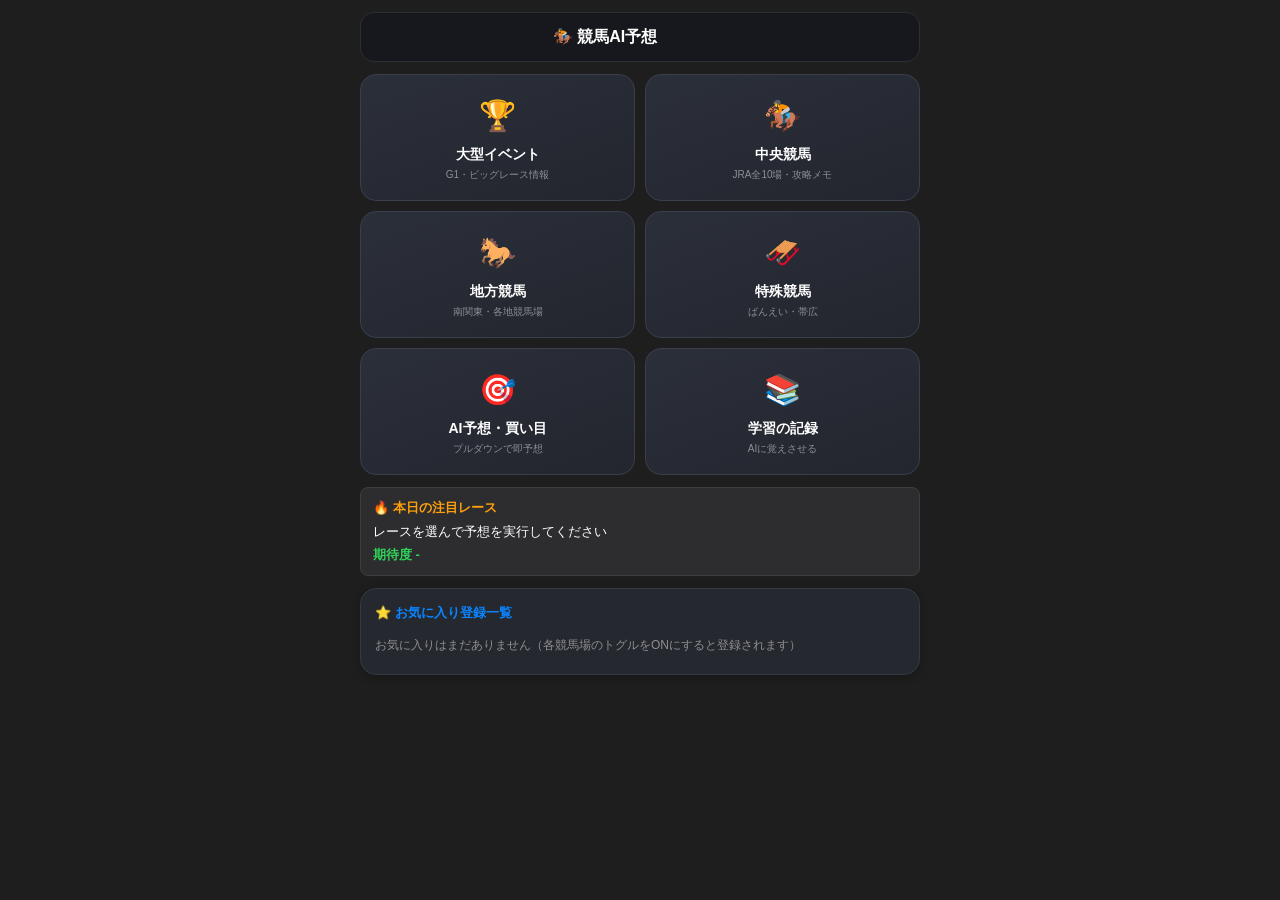
==== index.html @ 77389e92 "Redesign viewer as home-menu SPA with polished dark UI - Remove traffic-light dots and tab bar; add " ====
<!DOCTYPE html>
<html lang="ja">
<head>
<meta charset="UTF-8">
<meta name="viewport" content="width=device-width, initial-scale=1.0">
<title>競馬AI予想 - 閲覧用</title>
<style>
* { margin: 0; padding: 0; box-sizing: border-box; }
body { font-family: -apple-system, BlinkMacSystemFont, "Hiragino Kaku Gothic ProN", "Yu Gothic", Meiryo, sans-serif; background: #1e1e1e; color: #ffffff; line-height: 1.5; padding: 12px; }
.app-container { max-width: 560px; margin: 0 auto; }

.app-bar { background: #16181d; border: 1px solid #2c2f36; border-radius: 14px; padding: 12px 14px; margin-bottom: 12px; display: flex; align-items: center; gap: 10px; position: sticky; top: 8px; z-index: 10; }
.back-btn { display: none; padding: 7px 12px; background: #2d2f36; border: 1px solid #3e3e42; border-radius: 8px; color: #64d2ff; font-size: 12px; font-weight: 600; cursor: pointer; white-space: nowrap; }
.back-btn:hover { background: #3e3e42; }
.app-title { flex: 1; text-align: center; font-size: 16px; font-weight: 700; color: #ffffff; }
.app-sub { font-size: 11px; color: #0a84ff; font-weight: 600; min-width: 60px; text-align: right; }

.menu-grid { display: grid; grid-template-columns: 1fr 1fr; gap: 10px; margin-bottom: 12px; }
.menu-card { background: linear-gradient(160deg, #2b2f3a 0%, #23262e 100%); border: 1px solid #3a3f4d; border-radius: 16px; padding: 18px 10px; text-align: center; cursor: pointer; transition: transform 0.12s, border-color 0.12s, box-shadow 0.12s; }
.menu-card:hover { transform: translateY(-2px); border-color: #0a84ff; box-shadow: 0 6px 18px rgba(10,132,255,0.15); }
.menu-card:active { transform: scale(0.97); }
.menu-card .m-emoji { font-size: 30px; display: block; margin-bottom: 6px; }
.menu-card .m-name { font-size: 14px; font-weight: 700; color: #ffffff; }
.menu-card .m-desc { font-size: 10px; color: #8e8e93; margin-top: 3px; line-height: 1.4; }
.screen-title { font-size: 18px; font-weight: 700; color: #ffffff; margin: 4px 2px 12px; display: flex; align-items: center; gap: 8px; }
.screen-title .st-badge { font-size: 11px; font-weight: 600; color: #0a84ff; background: rgba(10,132,255,0.12); border: 1px solid rgba(10,132,255,0.35); padding: 3px 8px; border-radius: 20px; }

.tab-panel { display: none; margin-bottom: 12px; }
.tab-panel.active { display: block; }

.card { background: #25282f; border: 1px solid #343945; border-radius: 16px; padding: 14px; margin-bottom: 12px; box-shadow: 0 2px 10px rgba(0,0,0,0.25); }
.card h3 { font-size: 13px; color: #0a84ff; margin-bottom: 8px; }
.card h4 { font-size: 12px; color: #ff9f0a; margin: 10px 0 6px; }

.g1-grid { display: grid; grid-template-columns: 1fr 1fr; gap: 8px; }
.g1-card { background: #252526; border: 1px solid #3e3e42; border-radius: 8px; padding: 10px; }
.g1-card .g1-name { font-size: 12px; font-weight: 700; color: #ffd60a; margin-bottom: 4px; }
.g1-card .g1-meta { font-size: 11px; color: #cccccc; margin-bottom: 6px; }
.g1-card a { display: inline-block; font-size: 11px; color: #64d2ff; text-decoration: none; padding: 3px 8px; background: #1e1e1e; border: 1px solid #3e3e42; border-radius: 5px; }
.g1-card a:hover { background: #0a5ea8; color: #fff; }

.link-list { display: flex; flex-wrap: wrap; gap: 6px; }
.link-btn { display: inline-block; padding: 7px 12px; background: #252526; border: 1px solid #3e3e42; border-radius: 6px; color: #64d2ff; font-size: 12px; text-decoration: none; font-weight: 600; }
.link-btn:hover { background: #0a5ea8; border-color: #0a5ea8; color: #fff; }

.target-card { background: #2d2d30; border: 1px solid #3e3e42; border-radius: 8px; padding: 10px 12px; margin-bottom: 10px; font-size: 13px; }
.target-card .title { font-weight: 600; color: #ff9f0a; }
.target-card .content { margin-top: 4px; color: #ffffff; }
.target-card .exp { color: #30d158; font-weight: 600; }

.accordion-item { background: #2d2d30; border: 1px solid #3e3e42; border-radius: 8px; margin-bottom: 6px; overflow: hidden; }
.accordion-header { padding: 9px 12px; cursor: pointer; display: flex; justify-content: space-between; align-items: center; font-size: 13px; font-weight: 600; color: #cccccc; transition: background 0.15s; }
.accordion-header:hover { background: #3e3e42; }
.accordion-header.active { background: #1f3a5f; color: #ffffff; }
.accordion-toggle { font-size: 13px; color: #8e8e93; }
.accordion-content { padding: 0; max-height: 0; overflow: hidden; transition: max-height 0.3s ease; background: #252526; }
.accordion-content.open { max-height: 640px; overflow-y: auto; padding: 4px 0; }

.venue-row { display: flex; align-items: center; gap: 8px; padding: 8px 12px; border-bottom: 1px solid #3e3e42; font-size: 12px; }
.venue-row:last-of-type { border-bottom: none; }
.venue-name { width: 88px; flex-shrink: 0; color: #ffffff; font-weight: 600; cursor: pointer; }
.venue-name:hover { color: #64d2ff; }
.venue-event { flex: 1; color: #cccccc; font-size: 11px; overflow: hidden; text-overflow: ellipsis; white-space: nowrap; }
.venue-event .ev-star { color: #555; margin-right: 4px; }
.venue-event .ev-star.on { color: #ff9f0a; }
.fav-star { color: #555; font-size: 15px; cursor: pointer; flex-shrink: 0; }
.fav-star.on { color: #ff9f0a; }
.toggle { position: relative; width: 36px; height: 20px; background: #555; border-radius: 10px; cursor: pointer; flex-shrink: 0; }
.toggle.active { background: #30d158; }
.toggle::after { content: ''; position: absolute; top: 2px; left: 2px; width: 16px; height: 16px; background: #fff; border-radius: 50%; transition: 0.2s; }
.toggle.active::after { transform: translateX(16px); }
.venue-detail { display: none; padding: 10px 12px; background: #1e1e1e; border-bottom: 1px solid #3e3e42; font-size: 12px; }
.venue-detail.open { display: block; }
.venue-detail .ev-title { color: #ff9f0a; font-weight: 600; margin-bottom: 4px; }
.venue-detail .ev-list { color: #cccccc; margin-bottom: 8px; }
.memo-box { background: #2d2d30; border: 1px solid #3e3e42; border-radius: 6px; padding: 8px; }
.memo-view { min-height: 24px; color: #cccccc; margin-bottom: 6px; white-space: pre-wrap; }
.memo-inputs { display: flex; gap: 6px; }
.memo-inputs input { flex: 1; padding: 6px; background: #1e1e1e; border: 1px solid #3e3e42; border-radius: 5px; color: #ffffff; font-size: 12px; }
.memo-inputs button { padding: 6px 10px; border: none; border-radius: 5px; color: #fff; font-size: 12px; cursor: pointer; }
.memo-inputs .save { background: #0a5ea8; }
.memo-inputs .del { background: #b91c1c; }

.field { margin-bottom: 10px; }
.field label { display: block; font-size: 11px; color: #8e8e93; margin-bottom: 4px; }
select, .text-input { width: 100%; padding: 10px; background: #1e1e1e; border: 1px solid #3e3e42; border-radius: 7px; color: #ffffff; font-size: 13px; }
select:focus, .text-input:focus { outline: none; border-color: #0a5ea8; }
.budget-row { display: flex; gap: 6px; align-items: center; flex-wrap: wrap; }
.budget-row input { width: 100px; padding: 9px; background: #1e1e1e; border: 1px solid #3e3e42; border-radius: 7px; color: #ffffff; font-size: 13px; }
.quick-btns { display: flex; gap: 6px; flex-wrap: wrap; margin-top: 6px; }
.quick-btn { padding: 6px 12px; background: #252526; border: 1px solid #3e3e42; border-radius: 6px; color: #cccccc; font-size: 12px; cursor: pointer; }
.quick-btn:hover { background: #3e3e42; color: #fff; }
.quick-btn.active { background: #0a5ea8; border-color: #0a5ea8; color: #fff; }
.correction-row { display: flex; gap: 8px; flex-wrap: wrap; }
.correction-row input { flex: 1; min-width: 120px; padding: 8px; background: #1e1e1e; border: 1px solid #3e3e42; border-radius: 6px; color: #ffffff; font-size: 12px; }
.correction-row label { font-size: 11px; color: #8e8e93; align-self: center; }
details.free-input { margin-top: 8px; }
details.free-input summary { font-size: 12px; color: #64d2ff; cursor: pointer; padding: 6px 0; }
.paste-area { width: 100%; min-height: 110px; background: #1e1e1e; border: 1px solid #3e3e42; border-radius: 6px; padding: 8px; color: #ffffff; font-family: Menlo, monospace; font-size: 12px; margin-top: 6px; resize: vertical; }

.btn { padding: 11px 14px; border: none; border-radius: 8px; color: #fff; font-weight: 600; cursor: pointer; font-size: 13px; transition: all 0.15s; }
.btn-block { width: 100%; }
.btn-primary { background: #0a5ea8; }
.btn-primary:hover { background: #0a84ff; }
.btn-success { background: #1d7a34; }
.btn-success:hover { background: #30d158; color: #000; }
.btn-copy { background: #8a5a00; }
.btn-copy:hover { background: #ff9f0a; }
.btn-row { display: flex; gap: 6px; margin-top: 8px; flex-wrap: wrap; }
.btn-row .btn { flex: 1; min-width: 120px; }

.result-panel { background: #252526; border: 1px solid #3e3e42; border-radius: 8px; padding: 10px 12px; margin-top: 10px; display: none; }
.result-panel.show { display: block; }
.result-item { display: flex; justify-content: space-between; gap: 8px; padding: 6px 0; border-bottom: 1px solid #3e3e42; font-size: 12px; }
.result-item:last-child { border-bottom: none; }
.result-item .label { color: #8e8e93; white-space: nowrap; }
.result-item .value { color: #ffffff; font-weight: 600; text-align: right; }
.ticket-num { font-family: Menlo, monospace; font-weight: bold; color: #ff9f0a; }
.ticket-money { color: #64d2ff; font-size: 11px; }
.stars { color: #ffd60a; }
.confidence { color: #0a84ff; font-weight: 600; }

.latest-card { background: #25282f; border: 1px solid #343945; border-radius: 14px; padding: 14px; margin-bottom: 12px; }
.latest-card h3 { font-size: 13px; color: #0a84ff; margin-bottom: 4px; }
.latest-time { font-size: 11px; color: #8e8e93; margin-bottom: 8px; }
.latest-group { margin-bottom: 8px; }
.latest-group .g-title { font-size: 11px; font-weight: 700; color: #ff9f0a; margin-bottom: 4px; }
.latest-item { display: flex; justify-content: space-between; gap: 8px; padding: 5px 0; border-bottom: 1px solid #3e3e42; font-size: 12px; }
.latest-item:last-child { border-bottom: none; }
.latest-item .li-title { color: #cccccc; flex: 1; }
.latest-item .li-src { color: #8e8e93; font-size: 10px; white-space: nowrap; }
.latest-item a { color: #64d2ff; text-decoration: none; }
.latest-ai { margin-top: 8px; }
.latest-ai textarea { width: 100%; min-height: 60px; background: #1e1e1e; border: 1px solid #3e3e42; border-radius: 6px; padding: 8px; color: #cccccc; font-family: Menlo, monospace; font-size: 11px; resize: vertical; }

.history-box, .learn-list { background: #1e1e1e; border: 1px solid #3e3e42; border-radius: 8px; padding: 10px; margin-top: 10px; font-size: 12px; max-height: 180px; overflow-y: auto; }
.history-box div, .learn-item { padding: 5px 0; border-bottom: 1px solid #2d2d30; color: #8e8e93; }
.learn-item { color: #cccccc; }
.learn-item .li-head { display: flex; justify-content: space-between; gap: 8px; align-items: center; }
.learn-item .li-meta { font-size: 10px; color: #8e8e93; }
.learn-item .li-text { margin-top: 4px; color: #8e8e93; white-space: pre-wrap; max-height: 60px; overflow-y: auto; font-size: 11px; }
.learn-item .li-btns button { padding: 3px 8px; font-size: 10px; border: none; border-radius: 4px; cursor: pointer; margin-left: 4px; }
.learn-item .li-btns .edit { background: #0a5ea8; color: #fff; }
.learn-item .li-btns .del { background: #b91c1c; color: #fff; }
.fav-item { display: flex; align-items: center; gap: 8px; padding: 8px 10px; background: #252526; border: 1px solid #3e3e42; border-radius: 8px; margin-bottom: 6px; font-size: 12px; flex-wrap: wrap; }
.fav-item .fav-name { font-weight: 700; color: #ffd60a; min-width: 90px; }
.fav-item .fav-event { flex: 1; color: #cccccc; font-size: 11px; }
.fav-item button { padding: 5px 10px; font-size: 11px; border: none; border-radius: 5px; cursor: pointer; }
.fav-item .go { background: #0a5ea8; color: #fff; }
.fav-item .unfav { background: #3e3e42; color: #cccccc; }
.fav-empty { font-size: 12px; color: #8e8e93; padding: 6px 0; }

.view-count { text-align: center; font-size: 10px; color: #48484a; margin-top: 14px; }
@media (max-width: 540px) { body { padding: 8px; } .app-container { max-width: 100%; } .venue-event { display: none; } .g1-grid { grid-template-columns: 1fr; } .menu-card .m-name { font-size: 13px; } .app-title { font-size: 14px; } }
</style>
</head>
<body>
<div class="app-container">

<div class="app-bar">
  <button class="back-btn" id="back-btn" onclick="goHome()">＜ ホームへ戻る</button>
  <div class="app-title">🏇 競馬AI予想</div>
  <div class="app-sub" id="app-sub"></div>
</div>

<!-- ホーム画面（メニュー一覧） -->
<div class="tab-panel active" id="panel-home">
  <div class="menu-grid">
    <div class="menu-card" onclick="setTab('events')"><span class="m-emoji">🏆</span><div class="m-name">大型イベント</div><div class="m-desc">G1・ビッグレース情報</div></div>
    <div class="menu-card" onclick="setTab('jra')"><span class="m-emoji">🏇</span><div class="m-name">中央競馬</div><div class="m-desc">JRA全10場・攻略メモ</div></div>
    <div class="menu-card" onclick="setTab('nar')"><span class="m-emoji">🐎</span><div class="m-name">地方競馬</div><div class="m-desc">南関東・各地競馬場</div></div>
    <div class="menu-card" onclick="setTab('banei')"><span class="m-emoji">🛷</span><div class="m-name">特殊競馬</div><div class="m-desc">ばんえい・帯広</div></div>
    <div class="menu-card" onclick="setTab('predict')"><span class="m-emoji">🎯</span><div class="m-name">AI予想・買い目</div><div class="m-desc">プルダウンで即予想</div></div>
    <div class="menu-card" onclick="setTab('learn')"><span class="m-emoji">📚</span><div class="m-name">学習の記録</div><div class="m-desc">AIに覚えさせる</div></div>
  </div>
  <div class="target-card" style="margin-bottom:12px;">
    <div class="title">🔥 本日の注目レース</div>
    <div class="content" id="target-content">レースを選んで予想を実行してください</div>
    <div style="display:flex;justify-content:space-between;margin-top:4px;">
      <span class="exp" id="target-exp">期待度 -</span>
      <span class="stars" id="target-stars"></span>
    </div>
  </div>
  <div class="card">
    <h3>⭐ お気に入り登録一覧</h3>
    <div id="fav-home"></div>
  </div>
</div>

<!-- 1. 大型イベント -->
<div class="tab-panel" id="panel-events">
  <div class="screen-title">🏆 大型イベント<span class="st-badge">G1・ビッグレース</span></div>
  <div class="card">
    <h3>🏆 年間ビッグレース（G1・メインイベント）</h3>
    <div class="g1-grid" id="g1-grid"></div>
  </div>
  <div class="card">
    <h3>🔗 大会公式リンク</h3>
    <div class="link-list">
      <a class="link-btn" href="https://www.jra.go.jp/keiba/" target="_blank" rel="noopener">JRA レース情報</a>
      <a class="link-btn" href="https://db.netkeiba.com/?pid=race_list" target="_blank" rel="noopener">netkeiba レース一覧</a>
      <a class="link-btn" href="https://www.keiba.go.jp/" target="_blank" rel="noopener">地方競馬全国協会</a>
      <a class="link-btn" href="https://www.keiba.go.jp/banei/" target="_blank" rel="noopener">ばんえい競馬</a>
    </div>
  </div>
  <div class="latest-card" id="latest-card" style="display:none;">
    <h3>📢 最新の競馬情報（管理画面から同期）</h3>
    <div class="latest-time" id="latest-time"></div>
    <div id="latest-body"></div>
  </div>
</div>

<!-- 2. 中央競馬 -->
<div class="tab-panel" id="panel-jra">
  <div class="screen-title">🏇 中央競馬<span class="st-badge">JRA全10場</span></div>
  <div class="card">
    <h3>🏇 JRA 公式リンク</h3>
    <div class="link-list">
      <a class="link-btn" href="https://www.jra.go.jp/" target="_blank" rel="noopener">JRA公式</a>
      <a class="link-btn" href="https://www.jra.go.jp/keiba/" target="_blank" rel="noopener">レース情報</a>
      <a class="link-btn" href="https://www.jra.go.jp/fun/" target="_blank" rel="noopener">ファンコミュニティ</a>
      <a class="link-btn" href="https://race.netkeiba.com/" target="_blank" rel="noopener">netkeiba(中央)</a>
    </div>
  </div>
  <div class="accordion-item">
    <div class="accordion-header active" onclick="toggleAccordion(this, 'jra-section')">
      <span>中央競馬場（JRA全10場）</span><span class="accordion-toggle">▲</span>
    </div>
    <div class="accordion-content open" id="jra-section"><div id="jra-venues"></div></div>
  </div>
  <div class="latest-card" id="latest-jra" style="display:none;">
    <h3>📢 中央競馬の最新情報</h3>
    <div class="latest-time" id="latest-time-jra"></div>
    <div id="latest-body-jra"></div>
  </div>
  <div class="card">
    <h3>⭐ お気に入り登録一覧（中央競馬）</h3>
    <div id="fav-jra"></div>
  </div>
</div>

<!-- 3. 地方競馬 -->
<div class="tab-panel" id="panel-nar">
  <div class="screen-title">🐎 地方競馬<span class="st-badge">南関東・各地</span></div>
  <div class="card">
    <h3>🐎 地方競馬（NAR）公式リンク</h3>
    <div class="link-list">
      <a class="link-btn" href="https://www.keiba.go.jp/" target="_blank" rel="noopener">地方競馬全国協会</a>
      <a class="link-btn" href="https://nar.netkeiba.com/" target="_blank" rel="noopener">netkeiba地方競馬</a>
      <a class="link-btn" href="https://www.keiba.go.jp/topics/" target="_blank" rel="noopener">開催情報</a>
    </div>
  </div>
  <div class="accordion-item">
    <div class="accordion-header active" onclick="toggleAccordion(this, 'nar-section')">
      <span>地方競馬場（南関東・門別・園田など）</span><span class="accordion-toggle">▲</span>
    </div>
    <div class="accordion-content open" id="nar-section"><div id="nar-venues"></div></div>
  </div>
  <div class="latest-card" id="latest-nar" style="display:none;">
    <h3>📢 地方競馬の最新情報</h3>
    <div class="latest-time" id="latest-time-nar"></div>
    <div id="latest-body-nar"></div>
  </div>
  <div class="card">
    <h3>⭐ お気に入り登録一覧（地方競馬）</h3>
    <div id="fav-nar"></div>
  </div>
</div>

<!-- 4. 特殊競馬 -->
<div class="tab-panel" id="panel-banei">
  <div class="screen-title">🛷 特殊競馬（ばんえい）<span class="st-badge">帯広</span></div>
  <div class="accordion-item">
    <div class="accordion-header active" onclick="toggleAccordion(this, 'banei-section')">
      <span>特殊競馬場（ばんえい・帯広）</span><span class="accordion-toggle">▲</span>
    </div>
    <div class="accordion-content open" id="banei-section"><div id="banei-venues"></div></div>
  </div>
  <div class="latest-card" id="latest-banei" style="display:none;">
    <h3>📢 特殊競馬（ばんえい）の最新情報</h3>
    <div class="latest-time" id="latest-time-banei"></div>
    <div id="latest-body-banei"></div>
  </div>
  <div class="card">
    <h3>⭐ お気に入り登録一覧（ばんえい）</h3>
    <div id="fav-banei"></div>
  </div>
  <div class="card">
    <h3>🛷 ばんえい競馬（帯広）とは</h3>
    <p style="font-size:12px;color:#cccccc;line-height:1.8;">
      北海道・帯広競馬場で行われる特殊競馬。<b>そり（そり馬）</b>を引くため平地とは全く異なる特性があります。<br>
      ・馬場は<b>砂</b>で、水分量が多いほどタイムが伸びる（重い馬場）<br>
      ・<b>重量（斤量）</b>が成績に直結。重賞は別定、特別はハンデが多い<br>
      ・スタート直後の<b>先行力</b>と<b>パワー</b>が重要。砂をかき分ける推進力が鍵<br>
      ・冬季開催（概ね4月〜12月）が中心。雪解け後の馬場状態に注意
    </p>
  </div>
  <div class="card">
    <h3>📌 ばんえい攻略ポイント</h3>
    <ul style="font-size:12px;color:#cccccc;padding-left:18px;line-height:1.9;">
      <li>斤量の軽い馬／実績のある先行馬を重視</li>
      <li>馬場水分量が多い日は差し・追い込みが届きにくい</li>
      <li>ばんえい記念（G1・12月頃）は年間最大のメイン</li>
      <li>オッズより「調教タイム＋馬体重増減」を重視するファンが多い</li>
    </ul>
  </div>
  <div class="card">
    <h3>🔗 公式リンク</h3>
    <div class="link-list">
      <a class="link-btn" href="https://www.keiba.go.jp/banei/" target="_blank" rel="noopener">ばんえい公式</a>
      <a class="link-btn" href="https://www.keiba.go.jp/" target="_blank" rel="noopener">地方競馬全国協会</a>
      <a class="link-btn" href="https://nar.netkeiba.com/" target="_blank" rel="noopener">netkeibaばんえい</a>
    </div>
  </div>
</div>

<!-- 5. AI予想・買い目 -->
<div class="tab-panel" id="panel-predict">
  <div class="screen-title">🎯 AI予想・買い目<span class="st-badge">プルダウンで即予想</span></div>
  <div class="card">
    <h3>🎯 AI予想・買い目</h3>
    <div class="field">
      <label>① 対象レースを選択</label>
      <select id="race-select" onchange="onRaceSelect()"></select>
    </div>
    <details class="free-input">
      <summary>✏️ 自由入力・出馬表コピペ（馬番・馬名・オッズを貼り付け）</summary>
      <textarea id="paste-data" class="paste-area" placeholder="例：&#10;1 ディープインパクト 3.2&#10;2 ジェンティルドンナ 5.0&#10;3 キタサンブラック 2.8"></textarea>
    </details>
    <div class="field" style="margin-top:10px;">
      <label>② 予算（金額）</label>
      <div class="budget-row">
        <input type="number" id="budget" value="3000" min="100" step="100">
        <span style="font-size:11px;color:#8e8e93;">円</span>
      </div>
      <div class="quick-btns">
        <button class="quick-btn" onclick="setBudget(1000)">1,000円</button>
        <button class="quick-btn active" onclick="setBudget(3000)">3,000円</button>
        <button class="quick-btn" onclick="setBudget(5000)">5,000円</button>
        <button class="quick-btn" onclick="setBudget(10000)">10,000円</button>
      </div>
    </div>
    <div class="field">
      <label>③ オプション（任意）</label>
      <div class="correction-row">
        <label>過剰人気切り：</label><input type="text" id="exclude-horses" placeholder="馬番（例：1,5）">
        <label>穴馬指定：</label><input type="text" id="include-horses" placeholder="馬番（例：7）">
      </div>
    </div>
    <div class="btn-row">
      <button class="btn btn-primary btn-block" onclick="runPredict()">🎯 この条件でAI予想を実行</button>
    </div>
    <div class="result-panel" id="result-panel">
      <div class="result-item"><span class="label">レース：</span><span class="value" id="res-race">-</span></div>
      <div class="result-item"><span class="label">AI確信度：</span><span class="value confidence" id="res-conf">-</span></div>
      <div class="result-item"><span class="label">評価：</span><span class="value stars" id="res-stars">-</span></div>
      <div class="result-item"><span class="label">推奨買い目（馬連）：</span><span class="value ticket-num" id="res-ticket">-</span></div>
      <div class="result-item"><span class="label">馬連：</span><span class="value" id="res-waku">-</span></div>
      <div class="result-item"><span class="label">3連複：</span><span class="value" id="res-renpuku">-</span></div>
      <div class="result-item"><span class="label">3連単：</span><span class="value" id="res-sanrentan">-</span></div>
      <div class="result-item"><span class="label">戦略①：</span><span class="value">本命勝負</span></div>
      <div class="result-item"><span class="label">戦略②：</span><span class="value">ハイブリッド</span></div>
      <div class="result-item"><span class="label">資金配分：</span><span class="value ticket-money" id="res-budget" style="font-size:11px;">-</span></div>
    </div>
    <div class="btn-row" style="margin-top:8px;">
      <button class="btn btn-copy" style="flex:1;" onclick="copyTickets()">📋 買い目をコピー</button>
      <button class="btn btn-success" style="flex:1;" onclick="showResultInput()">学習記録</button>
    </div>
    <div id="result-input-area" style="margin-top:8px;display:none;">
      <div class="correction-row">
        <label>1着：</label><input type="text" id="in-1st" placeholder="馬番">
        <label>2着：</label><input type="text" id="in-2nd" placeholder="馬番">
        <label>3着：</label><input type="text" id="in-3rd" placeholder="馬番">
        <button class="btn btn-success" onclick="saveResult()">記録</button>
      </div>
    </div>
    <div class="history-box" id="history-box"></div>
  </div>
</div>

<!-- 6. 学習の記録 -->
<div class="tab-panel" id="panel-learn">
  <div class="screen-title">📚 学習の記録<span class="st-badge">AIに覚えさせる</span></div>
  <div class="card">
    <h3>📚 AIに覚えさせる（学習登録）</h3>
    <p style="font-size:11px;color:#8e8e93;margin-bottom:10px;">レース結果・出馬表・攻略メモを貼り付けて保存すると、AI予想の精度に反映されます。</p>
    <div class="field">
      <label>カテゴリ</label>
      <select id="learn-category" onchange="onLearnCategoryChange()">
        <option value="g1">大型イベント（G1・ビッグレース）</option>
        <option value="jra">中央競馬（JRA）</option>
        <option value="nar">地方競馬（NAR）</option>
        <option value="banei">特殊競馬（ばんえい）</option>
      </select>
    </div>
    <div class="field">
      <label>競馬場</label>
      <select id="learn-venue"></select>
    </div>
    <div class="field">
      <label>レース名・日付</label>
      <input type="text" id="learn-race" class="text-input" placeholder="例：エリザベス女王杯 / 2026年11月23日">
    </div>
    <div class="field">
      <label>情報・レース結果・傾向テキスト</label>
      <textarea id="learn-text" class="paste-area" style="min-height:130px;" placeholder="ネットからコピーした出馬表・レース結果・攻略メモを貼り付け..."></textarea>
    </div>
    <div class="btn-row">
      <button class="btn btn-success btn-block" onclick="saveLearning()">💾 AIに覚えさせる（学習保存）</button>
    </div>
    <h4>🗂 覚えさせた学習リスト（編集・削除可能）</h4>
    <div class="learn-list" id="learn-list"></div>
  </div>
</div>

<div class="view-count" id="view-count"></div>
</div>
<script src="app.js"></script>
</body>
</html>
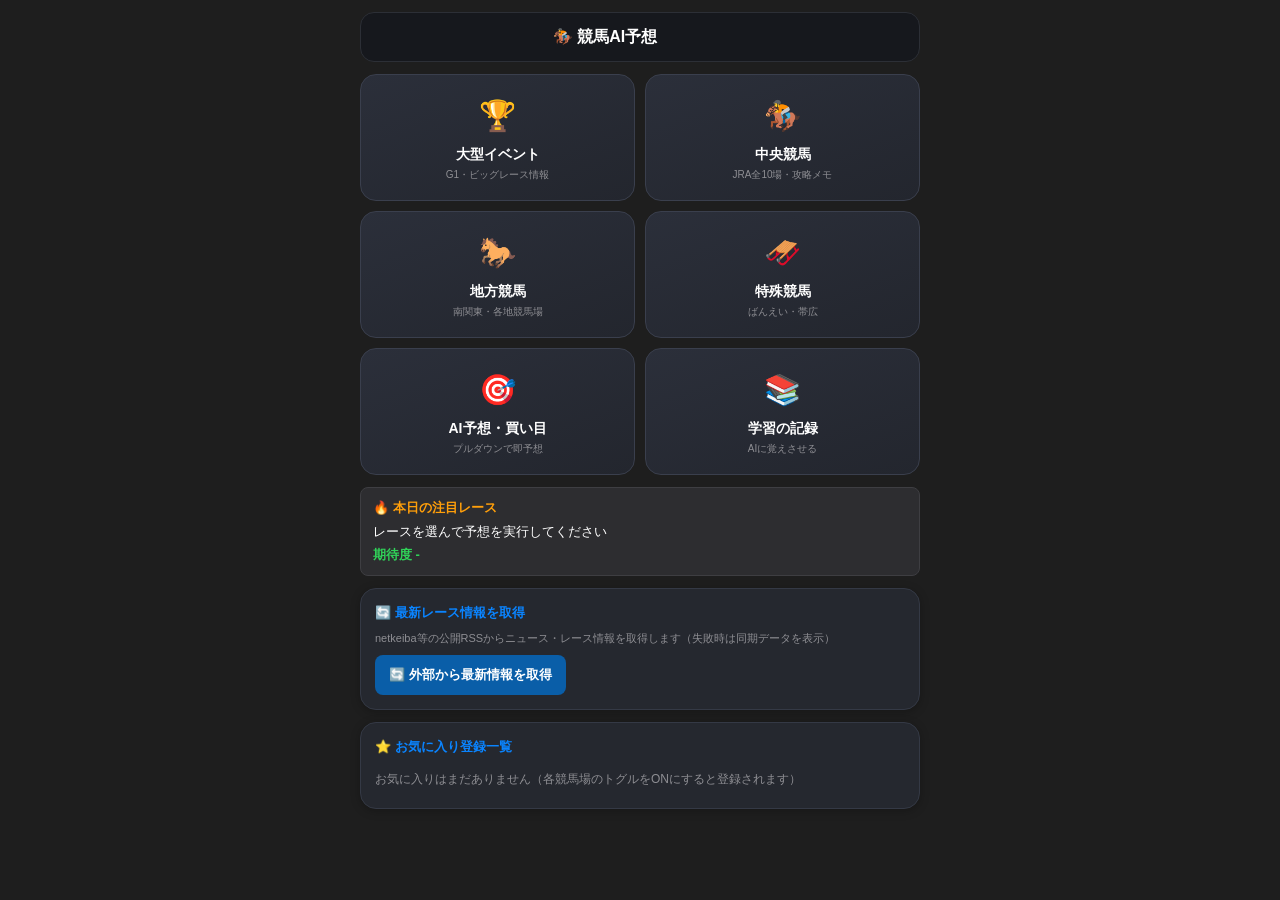
==== commit 5990d611: "Add 3-stage race selector and viewer-side external news fetch - Venue (JRA/NAR/banei optgroups) + ra" ====
--- a/index.html
+++ b/index.html
@@ -182,6 +182,12 @@
     </div>
   </div>
   <div class="card">
+    <h3>🔄 最新レース情報を取得</h3>
+    <p style="font-size:11px;color:#8e8e93;margin:0 0 8px;">netkeiba等の公開RSSからニュース・レース情報を取得します（失敗時は同期データを表示）</p>
+    <button class="btn btn-primary" onclick="fetchExternalNews()">🔄 外部から最新情報を取得</button>
+    <span id="ext-status-home" style="font-size:11px;color:#8e8e93;margin-left:8px;"></span>
+  </div>
+  <div class="card">
     <h3>⭐ お気に入り登録一覧</h3>
     <div id="fav-home"></div>
   </div>
@@ -320,8 +326,17 @@
   <div class="card">
     <h3>🎯 AI予想・買い目</h3>
     <div class="field">
-      <label>① 対象レースを選択</label>
-      <select id="race-select" onchange="onRaceSelect()"></select>
+      <label>① 対象レースを選択（競馬場 → レース番号）</label>
+      <select id="venue-select" onchange="onVenueRaceChange()"></select>
+      <select id="race-select" onchange="onVenueRaceChange()" style="margin-top:6px;"></select>
+    </div>
+    <div class="field">
+      <label>② 注目・最新レースからクイック選択（任意）</label>
+      <select id="quick-select" onchange="onQuickSelect()"></select>
+      <div style="display:flex;gap:6px;align-items:center;margin-top:6px;flex-wrap:wrap;">
+        <button class="btn btn-primary" style="padding:8px 12px;font-size:12px;flex:1;min-width:170px;" onclick="fetchExternalNews()">🔄 外部から最新情報を取得</button>
+        <span id="ext-status" style="font-size:11px;color:#8e8e93;"></span>
+      </div>
     </div>
     <details class="free-input">
       <summary>✏️ 自由入力・出馬表コピペ（馬番・馬名・オッズを貼り付け）</summary>
@@ -361,6 +376,7 @@
       <div class="result-item"><span class="label">戦略①：</span><span class="value">本命勝負</span></div>
       <div class="result-item"><span class="label">戦略②：</span><span class="value">ハイブリッド</span></div>
       <div class="result-item"><span class="label">資金配分：</span><span class="value ticket-money" id="res-budget" style="font-size:11px;">-</span></div>
+      <div class="result-item"><span class="label">📡 根拠情報：</span><span class="value" id="res-evidence" style="font-size:11px;">-</span></div>
     </div>
     <div class="btn-row" style="margin-top:8px;">
       <button class="btn btn-copy" style="flex:1;" onclick="copyTickets()">📋 買い目をコピー</button>
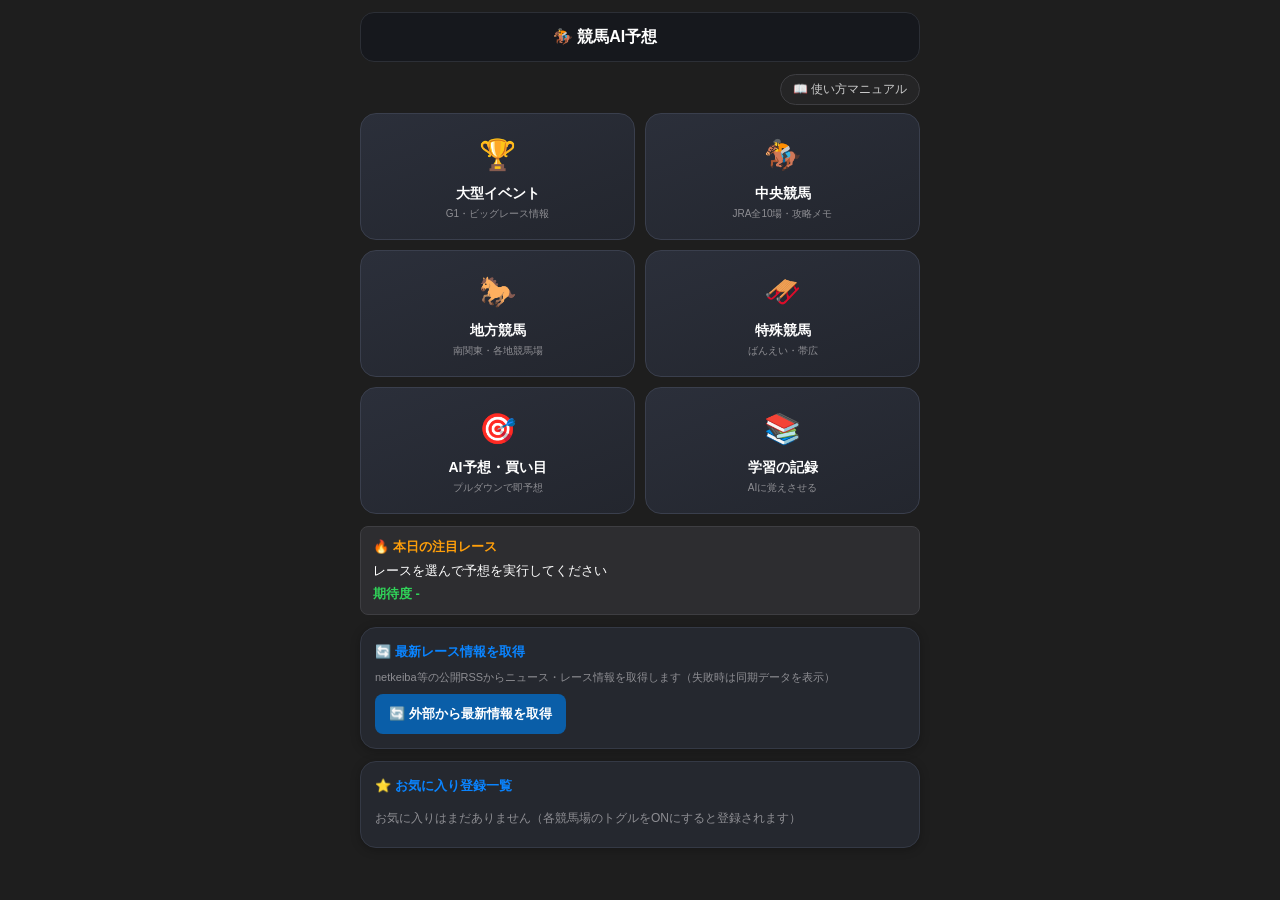
==== commit bfbdca1c: "Add usage manual overlay to viewer home screen Generated with [Devin](https://devin.ai)  Co-Authored" ====
--- a/index.html
+++ b/index.html
@@ -3,7 +3,13 @@
 <head>
 <meta charset="UTF-8">
 <meta name="viewport" content="width=device-width, initial-scale=1.0">
-<title>競馬AI予想 - 閲覧用</title>
+<title>競馬AI予想 - Elizabeth</title>
+<link rel="manifest" href="manifest.json">
+<meta name="theme-color" content="#1e1e1e">
+<meta name="apple-mobile-web-app-capable" content="yes">
+<meta name="apple-mobile-web-app-status-bar-style" content="black-translucent">
+<meta name="apple-mobile-web-app-title" content="競馬AI予想">
+<link rel="apple-touch-icon" href="icon-192.png">
 <style>
 * { margin: 0; padding: 0; box-sizing: border-box; }
 body { font-family: -apple-system, BlinkMacSystemFont, "Hiragino Kaku Gothic ProN", "Yu Gothic", Meiryo, sans-serif; background: #1e1e1e; color: #ffffff; line-height: 1.5; padding: 12px; }
@@ -91,6 +97,10 @@
 .quick-btn { padding: 6px 12px; background: #252526; border: 1px solid #3e3e42; border-radius: 6px; color: #cccccc; font-size: 12px; cursor: pointer; }
 .quick-btn:hover { background: #3e3e42; color: #fff; }
 .quick-btn.active { background: #0a5ea8; border-color: #0a5ea8; color: #fff; }
+.pill-group { display: flex; gap: 5px; flex-wrap: wrap; margin-top: 4px; }
+.pill { padding: 6px 12px; background: #252526; border: 1px solid #3e3e42; border-radius: 999px; color: #cccccc; font-size: 12px; cursor: pointer; }
+.pill.active { background: #0a84ff; border-color: #0a84ff; color: #fff; font-weight: 600; }
+.pill-label { font-size: 11px; color: #8e8e93; margin-top: 8px; display: block; }
 .correction-row { display: flex; gap: 8px; flex-wrap: wrap; }
 .correction-row input { flex: 1; min-width: 120px; padding: 8px; background: #1e1e1e; border: 1px solid #3e3e42; border-radius: 6px; color: #ffffff; font-size: 12px; }
 .correction-row label { font-size: 11px; color: #8e8e93; align-self: center; }
@@ -165,6 +175,9 @@
 
 <!-- ホーム画面（メニュー一覧） -->
 <div class="tab-panel active" id="panel-home">
+  <div style="display:flex;justify-content:flex-end;margin-bottom:8px;">
+    <button class="pill" onclick="toggleManual()" style="font-size:12px;">📖 使い方マニュアル</button>
+  </div>
   <div class="menu-grid">
     <div class="menu-card" onclick="setTab('events')"><span class="m-emoji">🏆</span><div class="m-name">大型イベント</div><div class="m-desc">G1・ビッグレース情報</div></div>
     <div class="menu-card" onclick="setTab('jra')"><span class="m-emoji">🏇</span><div class="m-name">中央競馬</div><div class="m-desc">JRA全10場・攻略メモ</div></div>
@@ -360,6 +373,23 @@
       <div class="correction-row">
         <label>過剰人気切り：</label><input type="text" id="exclude-horses" placeholder="馬番（例：1,5）">
         <label>穴馬指定：</label><input type="text" id="include-horses" placeholder="馬番（例：7）">
+      </div>
+    </div>
+    <div class="field">
+      <label>④ 馬場状態・距離（ワンタップ）</label>
+      <span class="pill-label">馬場状態</span>
+      <div class="pill-group" id="cond-track">
+        <button type="button" class="pill active" data-v="良" onclick="setCond('track',this)">良</button>
+        <button type="button" class="pill" data-v="稍重" onclick="setCond('track',this)">稍重</button>
+        <button type="button" class="pill" data-v="重" onclick="setCond('track',this)">重</button>
+        <button type="button" class="pill" data-v="不良" onclick="setCond('track',this)">不良</button>
+      </div>
+      <span class="pill-label">距離区分</span>
+      <div class="pill-group" id="cond-dist">
+        <button type="button" class="pill" data-v="短距離" onclick="setCond('dist',this)">短距離（〜1400m）</button>
+        <button type="button" class="pill" data-v="マイル" onclick="setCond('dist',this)">マイル（1600m）</button>
+        <button type="button" class="pill" data-v="中距離" onclick="setCond('dist',this)">中距離（1800〜2200m）</button>
+        <button type="button" class="pill" data-v="長距離" onclick="setCond('dist',this)">長距離（2400m〜）</button>
       </div>
     </div>
     <div class="btn-row">
@@ -380,14 +410,20 @@
     </div>
     <div class="btn-row" style="margin-top:8px;">
       <button class="btn btn-copy" style="flex:1;" onclick="copyTickets()">📋 買い目をコピー</button>
-      <button class="btn btn-success" style="flex:1;" onclick="showResultInput()">学習記録</button>
+      <button class="btn btn-success" style="flex:1;" onclick="answerCheck()">🏁 答え合わせ</button>
+    </div>
+    <div class="btn-row" style="margin-top:6px;">
+      <button class="btn btn-primary btn-block" onclick="shareResult()">📤 的中・AI成長実績をシェア用にコピー</button>
     </div>
     <div id="result-input-area" style="margin-top:8px;display:none;">
       <div class="correction-row">
         <label>1着：</label><input type="text" id="in-1st" placeholder="馬番">
         <label>2着：</label><input type="text" id="in-2nd" placeholder="馬番">
         <label>3着：</label><input type="text" id="in-3rd" placeholder="馬番">
-        <button class="btn btn-success" onclick="saveResult()">記録</button>
+        <label>払戻：</label><input type="text" id="in-payout" placeholder="円">
+      </div>
+      <div class="btn-row" style="margin-top:6px;">
+        <button class="btn btn-success btn-block" onclick="saveAnswerCheck()">💾 結果を保存してAIに反省学習させる</button>
       </div>
     </div>
     <div class="history-box" id="history-box"></div>
@@ -427,10 +463,135 @@
     <h4>🗂 覚えさせた学習リスト（編集・削除可能）</h4>
     <div class="learn-list" id="learn-list"></div>
   </div>
+
+  <div class="card">
+    <h3>📡 外部データ取得・AI学習ステーション</h3>
+    <p style="font-size:11px;color:#8e8e93;margin-bottom:10px;">公開フィード・同期データからレース情報を読み込み、この端末のAIに保存します。</p>
+    <div class="field">
+      <label>① 取得対象</label>
+      <select id="station-target" onchange="onStationTargetChange()">
+        <option value="all">🌐 すべての競馬場（中央・地方・ばんえい一括）</option>
+        <option value="g1">🏆 大型イベント・重賞のみ</option>
+        <option value="jra">🏇 中央競馬（JRA）</option>
+        <option value="nar">🐎 地方競馬（NAR）</option>
+        <option value="banei">🛷 特殊競馬（帯広ばんえい）</option>
+      </select>
+    </div>
+    <div class="field">
+      <label>競馬場（任意・個別指定）</label>
+      <select id="station-venue"><option value="">（全場対象）</option></select>
+    </div>
+    <div class="field">
+      <label>② 取得範囲</label>
+      <select id="station-range">
+        <option value="upcoming">📅 直近・本日のレース予定＆最新情報</option>
+        <option value="results">📊 過去1週間分のレース結果・傾向データ</option>
+        <option value="both">🔄 直近予定 ＋ 過去1週間分を一括取得</option>
+      </select>
+    </div>
+    <div class="btn-row">
+      <button class="btn btn-primary btn-block" onclick="fetchStationData()">📥 読み込んでAIに保存</button>
+    </div>
+    <div id="station-status" style="font-size:11px;color:#8e8e93;margin-top:6px;"></div>
+  </div>
+
+  <div class="card">
+    <h3>📈 AI学習度・成長グラフ</h3>
+    <div id="learn-level" style="font-size:13px;font-weight:700;color:#0a84ff;margin-bottom:8px;">-</div>
+    <div id="pnl-summary" style="font-size:11px;color:#8e8e93;margin-bottom:8px;">-</div>
+    <canvas id="cv-gauge" style="width:100%;height:90px;"></canvas>
+    <div style="font-size:11px;color:#8e8e93;margin:8px 0 2px;">カテゴリ別・得意度</div>
+    <canvas id="cv-bars" style="width:100%;height:150px;"></canvas>
+    <div style="font-size:11px;color:#8e8e93;margin:8px 0 2px;">学習件数の推移（直近14日・累計）</div>
+    <canvas id="cv-trend" style="width:100%;height:120px;"></canvas>
+  </div>
+
+  <div class="card">
+    <h3>🔄 マイAIデータの引き継ぎ</h3>
+    <p style="font-size:11px;color:#8e8e93;margin-bottom:8px;">学習データ・予想履歴・答え合わせ・お気に入りをJSONで書き出し／復元できます。</p>
+    <div class="btn-row">
+      <button class="btn btn-copy" style="flex:1;" onclick="exportBackup()">📤 書き出し（コピー）</button>
+      <button class="btn btn-primary" style="flex:1;" onclick="document.getElementById('backup-restore').click()">📥 ファイルから復元</button>
+      <input type="file" id="backup-restore" accept=".json,application/json" style="display:none;" onchange="importBackupFile(this)">
+    </div>
+    <textarea id="backup-area" class="paste-area" style="min-height:70px;margin-top:8px;" placeholder="書き出したJSON、または復元用JSONを貼り付け…"></textarea>
+    <div class="btn-row" style="margin-top:6px;">
+      <button class="btn btn-success btn-block" onclick="importBackup()">💾 貼り付けJSONから復元</button>
+    </div>
+  </div>
 </div>
 
 <div class="view-count" id="view-count"></div>
 </div>
-<script src="app.js"></script>
+
+<!-- 使い方マニュアル（オーバーレイ） -->
+<div id="manual-overlay" style="display:none;position:fixed;inset:0;background:rgba(0,0,0,0.6);z-index:50;overflow-y:auto;" onclick="if(event.target===this)toggleManual()">
+  <div style="max-width:560px;margin:24px auto;background:#1e1e1e;border:1px solid #3a3f4d;border-radius:16px;padding:18px;">
+    <div style="display:flex;justify-content:space-between;align-items:center;margin-bottom:12px;">
+      <div style="font-size:16px;font-weight:700;">📖 使い方マニュアル</div>
+      <button class="pill" onclick="toggleManual()">✕ 閉じる</button>
+    </div>
+    <div class="card" style="margin-bottom:10px;">
+      <h3>① 6つのメニューの見方</h3>
+      <pre style="font-family:inherit;font-size:12px;color:#cccccc;white-space:pre-wrap;line-height:1.7;margin:0;">🏠 ホーム
+ ├─ 🏆 大型イベント … G1・ビッグレース年間情報＋最新ニュース
+ ├─ 🏇 中央競馬     … JRA全10場の攻略メモ・お気に入り・公式リンク
+ ├─ 🐎 地方競馬     … 南関東・門別・園田などNAR各場
+ ├─ 🛷 特殊競馬     … 帯広・ばんえい競馬の専門情報
+ ├─ 🎯 AI予想・買い目 … 下記②の手順で即予想
+ └─ 📚 学習の記録   … 下記③の手順でAIを育てる
+
+各画面の競馬場カードはタップで開閉。⭐トグルでお気に入り登録
+→ ホーム下部の「⭐お気に入り一覧」からワンタップで予想へジャンプ。</pre>
+    </div>
+    <div class="card" style="margin-bottom:10px;">
+      <h3>② AI予想・買い目の使い方</h3>
+      <pre style="font-family:inherit;font-size:12px;color:#cccccc;white-space:pre-wrap;line-height:1.7;margin:0;">1) ①競馬場を選択（中央/地方/特殊の3分類）
+2) ②レース番号を選択（1R〜12R、11R=メイン/12R=最終）
+   └ 任意：注目レースのクイック選択や「🔄外部から最新情報を取得」
+3) ③予算を選択（1,000〜10,000円のクイックボタン）
+4) ④馬場状態（良/稍重/重/不良）と距離区分をワンタップ指定
+   └ 学習データと一致する傾向を自動で予想に反映
+5) 「🎯この条件でAI予想を実行」→ 馬連/馬単/3連複/3連単と
+   確信度・★評価・100円単位の資金配分を表示
+6) 「📋買い目をコピー」でそのまま投票メモに貼り付け</pre>
+    </div>
+    <div class="card" style="margin-bottom:10px;">
+      <h3>③ 学習の記録と答え合わせ学習</h3>
+      <pre style="font-family:inherit;font-size:12px;color:#cccccc;white-space:pre-wrap;line-height:1.7;margin:0;">【AIに覚えさせる】
+ 出馬表・レース結果・攻略メモを貼り付けて「💾AIに覚えさせる」
+ → この端末（localStorage）にだけ保存されるので他人に見えない
+
+【📡 外部データ取得ステーション】
+ 対象（全場/大型/中央/地方/ばんえい）×範囲（直近予定/過去1週間結果/両方）
+ を選んで「📥読み込んでAIに保存」→ 自動で学習データ化
+
+【🏁 答え合わせ学習】
+ 予想後に実際の1〜3着を入力（自動取得も可）して保存
+ → 的中判定・収支計算＋「なぜ外れたか」の反省レッスンを自動生成
+ → 同じ場・条件の次回予想に自動反映される
+
+【📈 AI学習度グラフ】
+ 学習件数・的中実績から「Lv.」と5軸の得意分野・推移グラフが
+ あなた専用にリアルタイムで成長（端末ごとに形が違う）</pre>
+    </div>
+    <div class="card">
+      <h3>④ スマホをアプリ化（PWA）</h3>
+      <pre style="font-family:inherit;font-size:12px;color:#cccccc;white-space:pre-wrap;line-height:1.7;margin:0;">iPhone（Safari）：
+ 1) このページを開く → 下部の「共有」ボタン
+ 2) 「ホーム画面に追加」→ 追加
+ 3) ホーム画面の「競馬AI予想」アイコンから起動
+    → URLバーが消えて本物のアプリのように全画面表示
+
+Android（Chrome）：
+ 1) 右上「︙」メニュー →「ホーム画面に追加」
+ 2) 「追加」→ アイコンから全画面起動
+
+※データは端末内保存のため、機種変更時は「📚学習の記録」
+  下部の「🔄マイAIデータの引き継ぎ」でJSON書き出し→復元</pre>
+    </div>
+  </div>
+</div>
+<script src="app.js?v=20261120"></script>
 </body>
 </html>
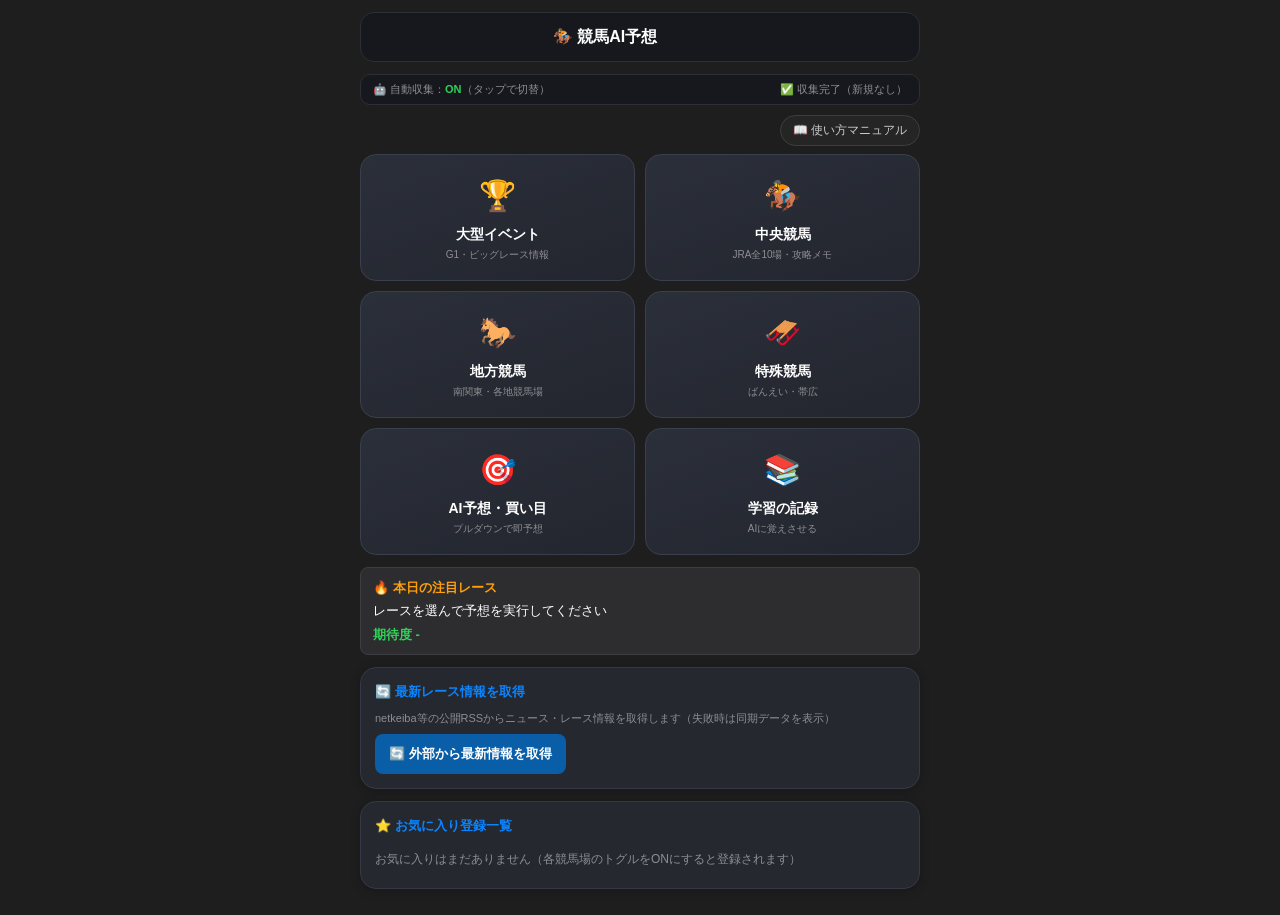
==== commit a8c0e38f: "Add auto-fetch on load and automatic answer-checking - Background RSS/Google News collection via ded" ====
--- a/index.html
+++ b/index.html
@@ -172,6 +172,10 @@
   <div class="app-title">🏇 競馬AI予想</div>
   <div class="app-sub" id="app-sub"></div>
 </div>
+<div id="autofetch-bar" onclick="toggleAutoFetch()" style="display:flex;justify-content:space-between;align-items:center;background:#16181d;border:1px solid #2c2f36;border-radius:10px;padding:6px 12px;margin-bottom:10px;font-size:11px;color:#8e8e93;cursor:pointer;">
+  <span>🤖 自動収集：<b id="autofetch-state" style="color:#30d158;">ON</b>（タップで切替）</span>
+  <span id="autofetch-status">未取得</span>
+</div>
 
 <!-- ホーム画面（メニュー一覧） -->
 <div class="tab-panel active" id="panel-home">
@@ -592,6 +596,6 @@
     </div>
   </div>
 </div>
-<script src="app.js?v=20261120"></script>
+<script src="app.js?v=202611201455"></script>
 </body>
 </html>
